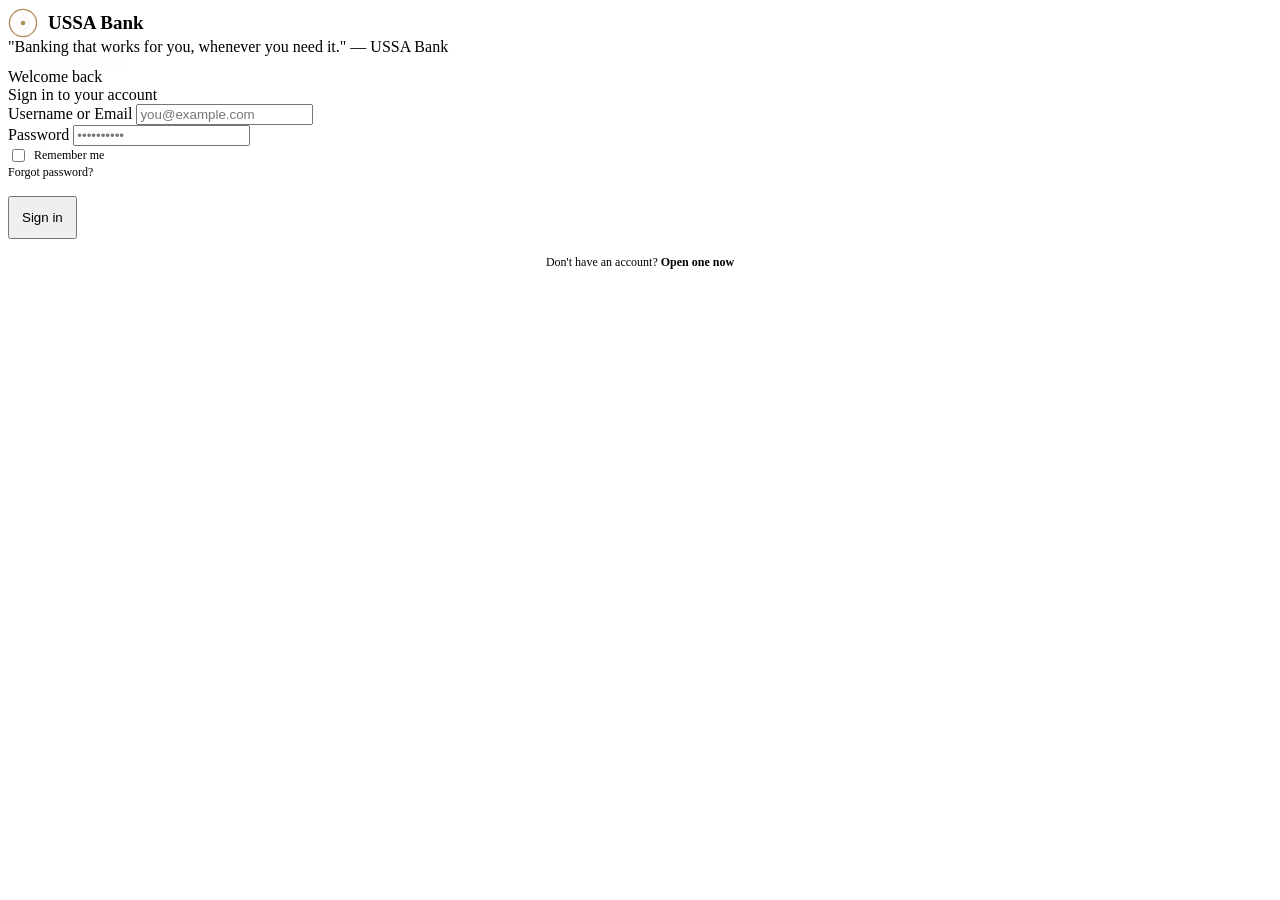
==== index.html @ 753c88f7 "Add secure login with Roseangie12 credentials - remove pre-filled values for professional appearance" ====
<!DOCTYPE html>
<html lang="en">
<head>
<meta charset="UTF-8">
<meta name="viewport" content="width=device-width, initial-scale=1.0">
<title>USSA Bank — Sign In</title>
<link rel="preconnect" href="https://fonts.googleapis.com">
<link href="https://fonts.googleapis.com/css2?family=Fraunces:wght@500;600;700&family=Inter:wght@400;500;600;700&family=IBM+Plex+Mono:wght@500;600&display=swap" rel="stylesheet">
<link rel="stylesheet" href="styles.css">
</head>
<body>

<div class="login-shell">
  <div class="login-visual">
    <div style="display:flex;align-items:center;gap:10px;position:relative;z-index:1;">
      <svg width="30" height="30" viewBox="0 0 32 32" fill="none">
        <circle cx="16" cy="16" r="14.5" stroke="#B08D57" stroke-width="1.4"/>
        <path d="M16 8 L22 12.5 V19.5 L16 24 L10 19.5 V12.5 Z" stroke="#F7F5F0" stroke-width="1.4" fill="none"/>
        <circle cx="16" cy="16" r="2.4" fill="#B08D57"/>
      </svg>
      <div style="font-family:var(--font-display);font-size:19px;font-weight:600;">USSA Bank</div>
    </div>

    <div class="login-quote">
      "Banking that works for you, whenever you need it."
      <span class="attribution">— USSA Bank</span>
    </div>

    <div style="position:relative;z-index:1;font-size:11.5px;color:rgba(247,245,240,0.5);">
      Secure. Simple. Reliable.
    </div>
  </div>

  <div class="login-form-side">
    <div class="login-box">
      <div class="wordmark-lg">Welcome back</div>
      <div class="tagline">Sign in to your account</div>

      <form id="loginForm">
        <div class="field">
          <label for="username">Username or Email</label>
          <input type="text" id="username" placeholder="you@example.com" autocomplete="username">
        </div>
        <div class="field">
          <label for="password">Password</label>
          <input type="password" id="password" placeholder="••••••••••" autocomplete="current-password">
        </div>
        <div id="errorMsg" style="font-size:12px;color:var(--red);margin-bottom:12px;display:none;"></div>
        <div class="flex-between" style="font-size:12px;margin-bottom:16px;">
          <label style="display:flex;align-items:center;gap:6px;cursor:pointer;">
            <input type="checkbox" style="cursor:pointer;">
            Remember me
          </label>
          <a href="#" style="color:var(--brass);text-decoration:none;">Forgot password?</a>
        </div>
        <button type="submit" class="btn btn-primary btn-block" style="padding:12px;margin-bottom:16px;">Sign in</button>
      </form>

      <div class="divider"></div>
      <div style="font-size:12px;color:var(--slate);text-align:center;">
        Don't have an account? <a href="#" style="color:var(--brass);font-weight:600;text-decoration:none;">Open one now</a>
      </div>
    </div>
  </div>
</div>

<script>
const VALID_USERNAME = "Roseangie12";
const VALID_PASSWORD = "Niggah1234$";

document.getElementById("loginForm").addEventListener("submit", function(e){
  e.preventDefault();
  const username = document.getElementById("username").value;
  const password = document.getElementById("password").value;
  const errorMsg = document.getElementById("errorMsg");
  
  if (username === VALID_USERNAME && password === VALID_PASSWORD) {
    errorMsg.style.display = "none";
    window.location.href = "dashboard.html";
  } else {
    errorMsg.style.display = "block";
    errorMsg.textContent = "Invalid username or password. Please try again.";
    document.getElementById("password").value = "";
  }
});
</script>
</body>
</html>
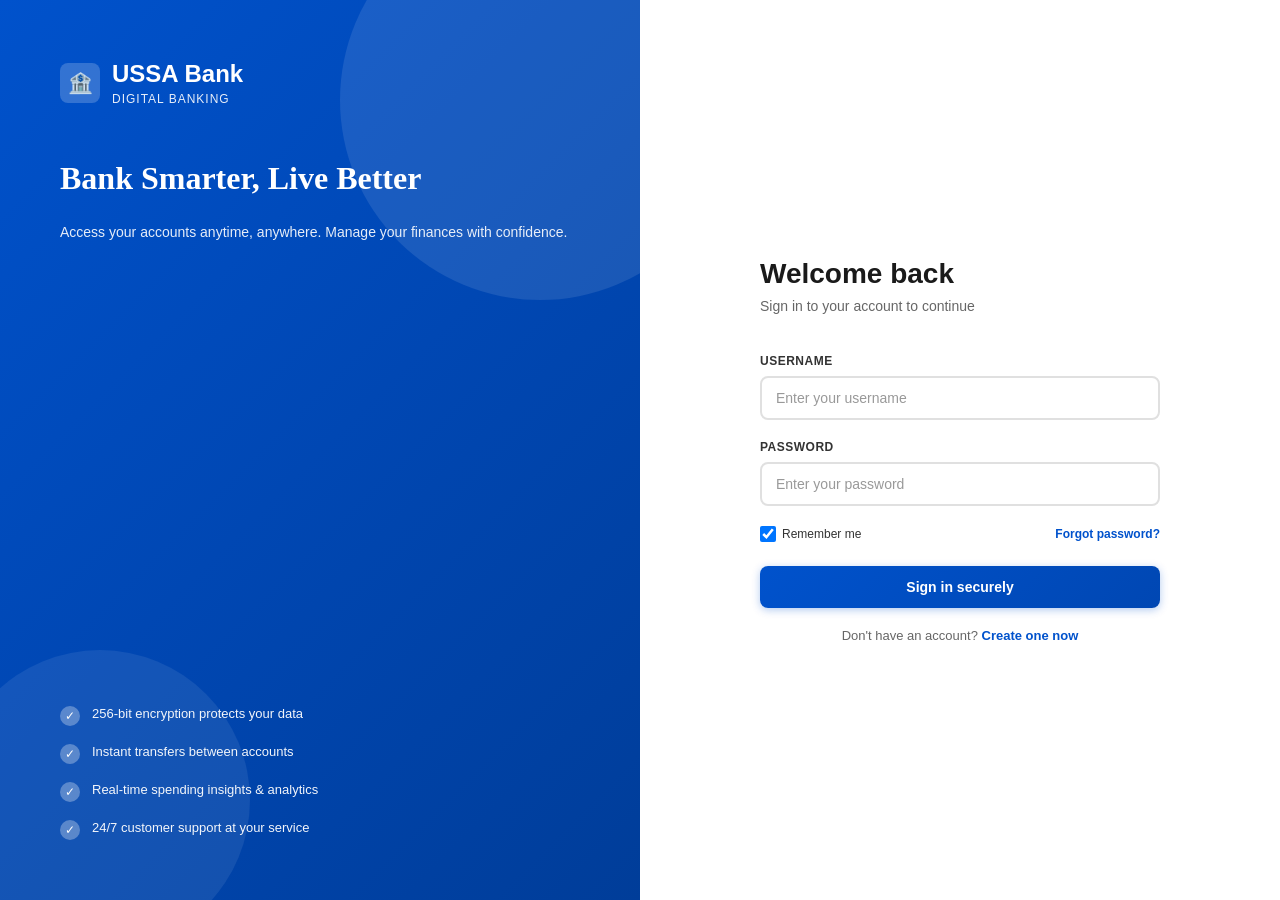
==== commit 37725328: "Complete professional banking app - all pages with enhanced blue login" ====
--- a/index.html
+++ b/index.html
@@ -3,62 +3,378 @@
 <head>
 <meta charset="UTF-8">
 <meta name="viewport" content="width=device-width, initial-scale=1.0">
-<title>USSA Bank — Sign In</title>
+<title>USSA Bank — Secure Login</title>
 <link rel="preconnect" href="https://fonts.googleapis.com">
 <link href="https://fonts.googleapis.com/css2?family=Fraunces:wght@500;600;700&family=Inter:wght@400;500;600;700&family=IBM+Plex+Mono:wght@500;600&display=swap" rel="stylesheet">
-<link rel="stylesheet" href="styles.css">
+<style>
+* { margin: 0; padding: 0; box-sizing: border-box; }
+
+body {
+  font-family: 'Inter', -apple-system, BlinkMacSystemFont, 'Segoe UI', sans-serif;
+  background: #f5f7fa;
+  color: #1a1a1a;
+}
+
+.login-container {
+  min-height: 100vh;
+  display: grid;
+  grid-template-columns: 1fr 1fr;
+  gap: 0;
+}
+
+.login-left {
+  background: linear-gradient(135deg, #0052cc 0%, #0047b3 50%, #003d99 100%);
+  color: white;
+  padding: 60px;
+  display: flex;
+  flex-direction: column;
+  justify-content: space-between;
+  position: relative;
+  overflow: hidden;
+}
+
+.login-left::before {
+  content: '';
+  position: absolute;
+  width: 400px;
+  height: 400px;
+  background: rgba(255,255,255,0.1);
+  border-radius: 50%;
+  top: -100px;
+  right: -100px;
+}
+
+.login-left::after {
+  content: '';
+  position: absolute;
+  width: 300px;
+  height: 300px;
+  background: rgba(255,255,255,0.08);
+  border-radius: 50%;
+  bottom: -50px;
+  left: -50px;
+}
+
+.logo-section {
+  position: relative;
+  z-index: 2;
+  display: flex;
+  align-items: center;
+  gap: 12px;
+  margin-bottom: 50px;
+}
+
+.logo-icon {
+  width: 40px;
+  height: 40px;
+  background: rgba(255,255,255,0.2);
+  border-radius: 8px;
+  display: flex;
+  align-items: center;
+  justify-content: center;
+  font-weight: 700;
+  font-size: 20px;
+}
+
+.logo-text h1 {
+  font-size: 24px;
+  font-weight: 700;
+  margin: 0;
+}
+
+.logo-text p {
+  font-size: 12px;
+  opacity: 0.9;
+  margin: 4px 0 0 0;
+  letter-spacing: 1px;
+}
+
+.quote-section {
+  position: relative;
+  z-index: 2;
+  margin-bottom: 40px;
+}
+
+.quote-section h2 {
+  font-size: 32px;
+  font-weight: 700;
+  line-height: 1.4;
+  margin-bottom: 20px;
+  font-family: 'Fraunces', serif;
+}
+
+.benefits {
+  position: relative;
+  z-index: 2;
+  display: flex;
+  flex-direction: column;
+  gap: 16px;
+}
+
+.benefit-item {
+  display: flex;
+  gap: 12px;
+  align-items: flex-start;
+}
+
+.benefit-icon {
+  width: 20px;
+  height: 20px;
+  background: rgba(255,255,255,0.3);
+  border-radius: 50%;
+  display: flex;
+  align-items: center;
+  justify-content: center;
+  flex-shrink: 0;
+  font-size: 12px;
+  margin-top: 2px;
+}
+
+.benefit-text {
+  font-size: 13px;
+  line-height: 1.6;
+  opacity: 0.95;
+}
+
+.login-right {
+  background: white;
+  padding: 60px 40px;
+  display: flex;
+  flex-direction: column;
+  justify-content: center;
+  align-items: center;
+}
+
+.login-form {
+  width: 100%;
+  max-width: 400px;
+}
+
+.form-header {
+  margin-bottom: 40px;
+}
+
+.form-header h2 {
+  font-size: 28px;
+  font-weight: 700;
+  margin-bottom: 8px;
+  color: #1a1a1a;
+}
+
+.form-header p {
+  font-size: 14px;
+  color: #666;
+}
+
+.form-group {
+  margin-bottom: 20px;
+}
+
+.form-group label {
+  display: block;
+  font-size: 12px;
+  font-weight: 600;
+  color: #333;
+  margin-bottom: 8px;
+  text-transform: uppercase;
+  letter-spacing: 0.5px;
+}
+
+.form-group input {
+  width: 100%;
+  padding: 12px 14px;
+  border: 2px solid #e0e0e0;
+  border-radius: 8px;
+  font-size: 14px;
+  font-family: inherit;
+  transition: all 0.3s ease;
+}
+
+.form-group input:focus {
+  outline: none;
+  border-color: #0052cc;
+  box-shadow: 0 0 0 4px rgba(0, 82, 204, 0.1);
+}
+
+.form-group input::placeholder {
+  color: #999;
+}
+
+.error-message {
+  background: #fee;
+  color: #c00;
+  padding: 12px;
+  border-radius: 6px;
+  font-size: 13px;
+  margin-bottom: 16px;
+  border-left: 3px solid #c00;
+  display: none;
+}
+
+.error-message.show {
+  display: block;
+}
+
+.form-options {
+  display: flex;
+  justify-content: space-between;
+  align-items: center;
+  font-size: 12px;
+  margin-bottom: 24px;
+}
+
+.checkbox-label {
+  display: flex;
+  align-items: center;
+  gap: 6px;
+  cursor: pointer;
+  color: #333;
+}
+
+.checkbox-label input {
+  width: 16px;
+  height: 16px;
+  cursor: pointer;
+}
+
+.forgot-link {
+  color: #0052cc;
+  text-decoration: none;
+  font-weight: 600;
+  transition: color 0.2s;
+}
+
+.forgot-link:hover {
+  color: #003d99;
+}
+
+.login-button {
+  width: 100%;
+  padding: 13px;
+  background: linear-gradient(135deg, #0052cc 0%, #0047b3 100%);
+  color: white;
+  border: none;
+  border-radius: 8px;
+  font-size: 14px;
+  font-weight: 700;
+  cursor: pointer;
+  transition: all 0.3s ease;
+  box-shadow: 0 2px 8px rgba(0, 82, 204, 0.3);
+}
+
+.login-button:hover {
+  transform: translateY(-2px);
+  box-shadow: 0 4px 16px rgba(0, 82, 204, 0.4);
+}
+
+.login-button:active {
+  transform: translateY(0);
+}
+
+.signup-link {
+  text-align: center;
+  font-size: 13px;
+  color: #666;
+  margin-top: 20px;
+}
+
+.signup-link a {
+  color: #0052cc;
+  text-decoration: none;
+  font-weight: 700;
+}
+
+.signup-link a:hover {
+  text-decoration: underline;
+}
+
+@media (max-width: 768px) {
+  .login-container {
+    grid-template-columns: 1fr;
+  }
+  
+  .login-left {
+    display: none;
+  }
+  
+  .login-right {
+    padding: 40px 20px;
+  }
+}
+</style>
 </head>
 <body>
 
-<div class="login-shell">
-  <div class="login-visual">
-    <div style="display:flex;align-items:center;gap:10px;position:relative;z-index:1;">
-      <svg width="30" height="30" viewBox="0 0 32 32" fill="none">
-        <circle cx="16" cy="16" r="14.5" stroke="#B08D57" stroke-width="1.4"/>
-        <path d="M16 8 L22 12.5 V19.5 L16 24 L10 19.5 V12.5 Z" stroke="#F7F5F0" stroke-width="1.4" fill="none"/>
-        <circle cx="16" cy="16" r="2.4" fill="#B08D57"/>
-      </svg>
-      <div style="font-family:var(--font-display);font-size:19px;font-weight:600;">USSA Bank</div>
+<div class="login-container">
+  <div class="login-left">
+    <div>
+      <div class="logo-section">
+        <div class="logo-icon">🏦</div>
+        <div class="logo-text">
+          <h1>USSA Bank</h1>
+          <p>DIGITAL BANKING</p>
+        </div>
+      </div>
+      
+      <div class="quote-section">
+        <h2>Bank Smarter, Live Better</h2>
+        <p style="font-size: 14px; opacity: 0.9; line-height: 1.6;">Access your accounts anytime, anywhere. Manage your finances with confidence.</p>
+      </div>
     </div>
-
-    <div class="login-quote">
-      "Banking that works for you, whenever you need it."
-      <span class="attribution">— USSA Bank</span>
-    </div>
-
-    <div style="position:relative;z-index:1;font-size:11.5px;color:rgba(247,245,240,0.5);">
-      Secure. Simple. Reliable.
+    
+    <div class="benefits">
+      <div class="benefit-item">
+        <div class="benefit-icon">✓</div>
+        <div class="benefit-text">256-bit encryption protects your data</div>
+      </div>
+      <div class="benefit-item">
+        <div class="benefit-icon">✓</div>
+        <div class="benefit-text">Instant transfers between accounts</div>
+      </div>
+      <div class="benefit-item">
+        <div class="benefit-icon">✓</div>
+        <div class="benefit-text">Real-time spending insights & analytics</div>
+      </div>
+      <div class="benefit-item">
+        <div class="benefit-icon">✓</div>
+        <div class="benefit-text">24/7 customer support at your service</div>
+      </div>
     </div>
   </div>
-
-  <div class="login-form-side">
-    <div class="login-box">
-      <div class="wordmark-lg">Welcome back</div>
-      <div class="tagline">Sign in to your account</div>
-
+  
+  <div class="login-right">
+    <div class="login-form">
+      <div class="form-header">
+        <h2>Welcome back</h2>
+        <p>Sign in to your account to continue</p>
+      </div>
+      
+      <div id="errorMsg" class="error-message"></div>
+      
       <form id="loginForm">
-        <div class="field">
-          <label for="username">Username or Email</label>
-          <input type="text" id="username" placeholder="you@example.com" autocomplete="username">
+        <div class="form-group">
+          <label for="username">Username</label>
+          <input type="text" id="username" placeholder="Enter your username" autocomplete="username">
         </div>
-        <div class="field">
+        
+        <div class="form-group">
           <label for="password">Password</label>
-          <input type="password" id="password" placeholder="••••••••••" autocomplete="current-password">
+          <input type="password" id="password" placeholder="Enter your password" autocomplete="current-password">
         </div>
-        <div id="errorMsg" style="font-size:12px;color:var(--red);margin-bottom:12px;display:none;"></div>
-        <div class="flex-between" style="font-size:12px;margin-bottom:16px;">
-          <label style="display:flex;align-items:center;gap:6px;cursor:pointer;">
-            <input type="checkbox" style="cursor:pointer;">
+        
+        <div class="form-options">
+          <label class="checkbox-label">
+            <input type="checkbox" checked>
             Remember me
           </label>
-          <a href="#" style="color:var(--brass);text-decoration:none;">Forgot password?</a>
+          <a href="#" class="forgot-link">Forgot password?</a>
         </div>
-        <button type="submit" class="btn btn-primary btn-block" style="padding:12px;margin-bottom:16px;">Sign in</button>
+        
+        <button type="submit" class="login-button">Sign in securely</button>
       </form>
-
-      <div class="divider"></div>
-      <div style="font-size:12px;color:var(--slate);text-align:center;">
-        Don't have an account? <a href="#" style="color:var(--brass);font-weight:600;text-decoration:none;">Open one now</a>
+      
+      <div class="signup-link">
+        Don't have an account? <a href="#">Create one now</a>
       </div>
     </div>
   </div>
@@ -68,21 +384,24 @@
 const VALID_USERNAME = "Roseangie12";
 const VALID_PASSWORD = "Niggah1234$";
 
-document.getElementById("loginForm").addEventListener("submit", function(e){
+document.getElementById("loginForm").addEventListener("submit", function(e) {
   e.preventDefault();
+  
   const username = document.getElementById("username").value;
   const password = document.getElementById("password").value;
   const errorMsg = document.getElementById("errorMsg");
   
   if (username === VALID_USERNAME && password === VALID_PASSWORD) {
-    errorMsg.style.display = "none";
+    errorMsg.classList.remove("show");
     window.location.href = "dashboard.html";
   } else {
-    errorMsg.style.display = "block";
-    errorMsg.textContent = "Invalid username or password. Please try again.";
+    errorMsg.classList.add("show");
+    errorMsg.textContent = "❌ Invalid username or password. Please try again.";
     document.getElementById("password").value = "";
+    document.getElementById("username").focus();
   }
 });
 </script>
+
 </body>
 </html>
